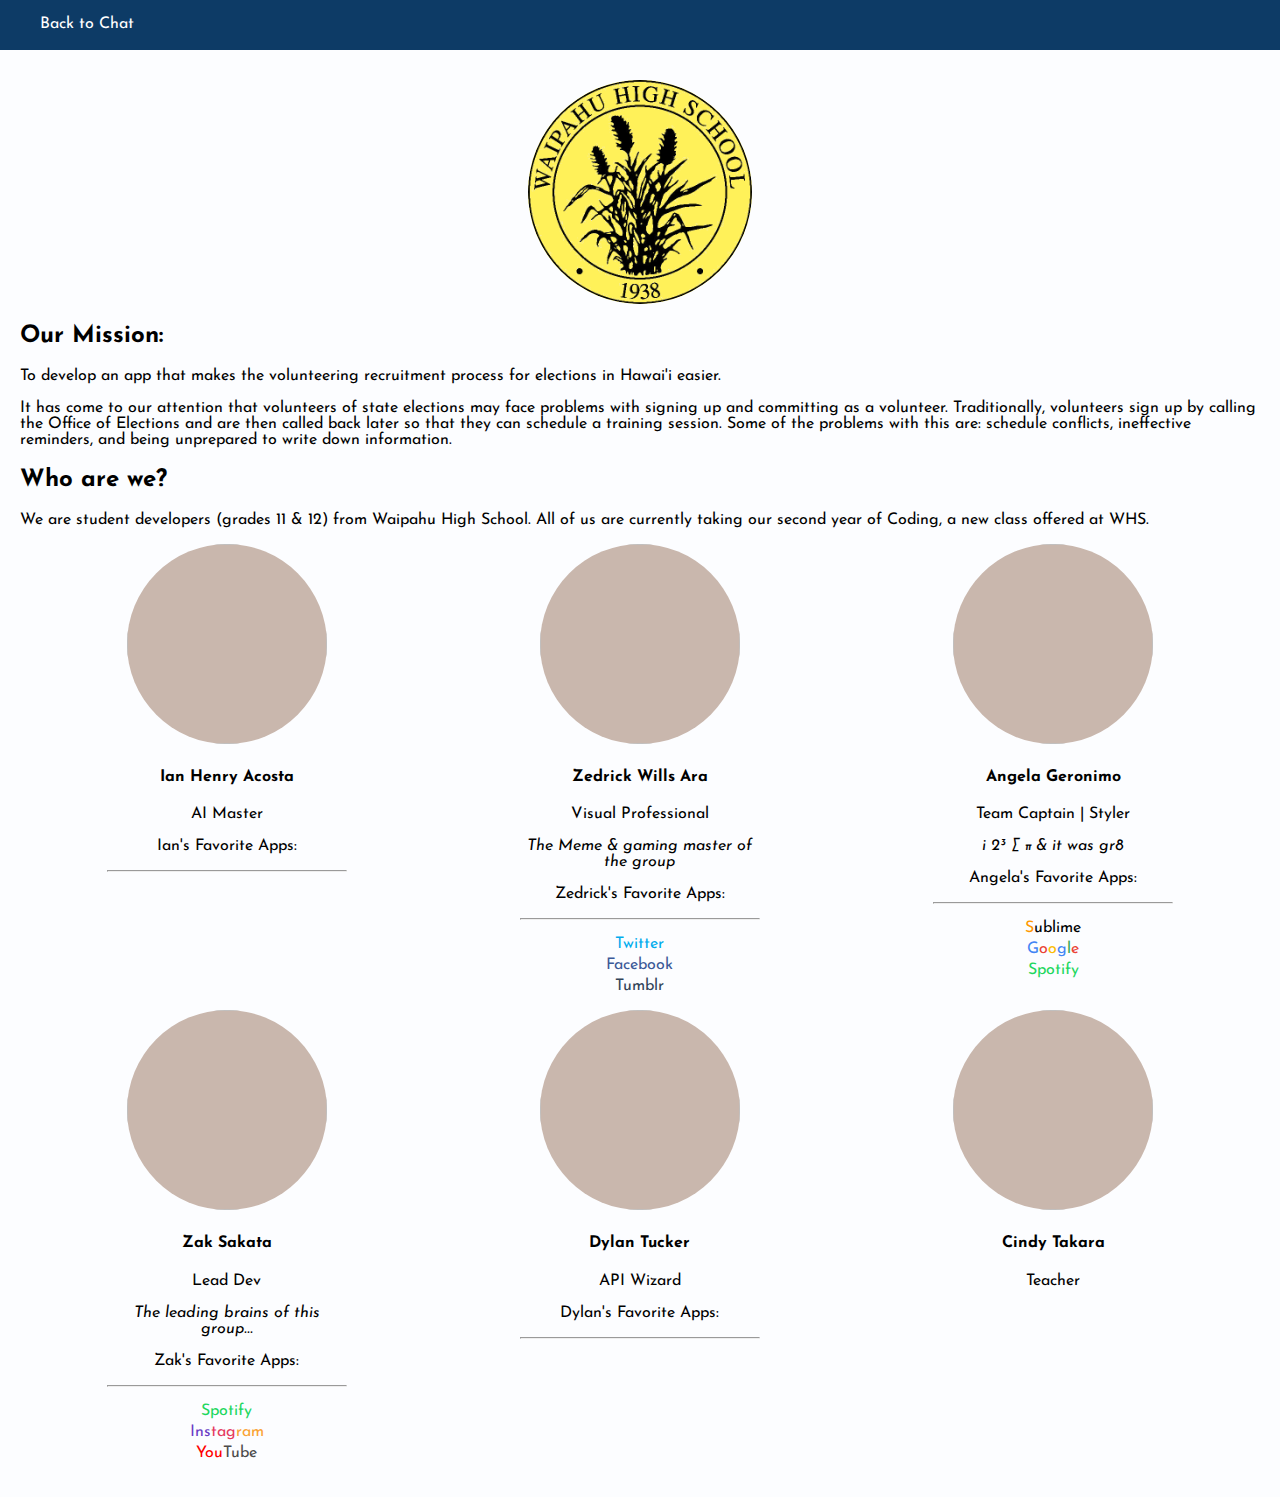
==== html/about.html @ 99b0aebd "added more animations" ====
<!DOCTYPE html>
<html>
<head>
    <title>About the Developers</title>
    <meta charset="UTF-8">
    <meta name="viewport" content="width=device-width, initial-scale=1.0">
    <link rel="stylesheet" href="../styles/about.css"></link>
    <link rel="stylesheet" href="../styles/about-animations.css"></link>
    <link href="https://fonts.googleapis.com/css?family=Josefin+Sans" rel="stylesheet">
    <script src="../js/about.js"></script>
</head>
<body>
   <header>
    	<nav id="navigation">
    		<ul>
    			<li id="backToChat">
    				<a href="../index.html">Back to Chat</a>
    			</li>
    		</ul>
    	</nav>
   </header>

    <div id="container">

    	<img src="../images/whs-logo-trans.png" id="school-logo">
    	
    	<div id="information">
    		
	        <h2>Our Mission:</h2>
	        <p>To develop an app that makes the volunteering recruitment process for elections in Hawai'i easier.</p>

	        <p>It has come to our attention that volunteers of state elections may face problems with signing up and committing as a volunteer. Traditionally, volunteers sign up by calling the Office of Elections and are then called back later so that they can schedule a training session. Some of the problems with this are: schedule conflicts, ineffective reminders, and being unprepared to write down information.</p>

	        <h2>Who are we?</h2>
	        <P>We are student developers (grades 11 &amp; 12) from Waipahu High School. All of us are currently taking our second year of Coding, a new class offered at WHS.</P>
    	</div>

        <div id="profile-container">

        	<div id="row-one">
        		
		        <div class="profile">
		            <img class="circle" src=""> <!-- TBD -->
		            <h4><a href="https://github.com/Yoscroll">Ian Henry Acosta</a></h4>
		            <p>AI Master</p> <!-- Make font size smaller -->
		            <i><p></p></i> <!-- Insert info here -->
		            <p>Ian's Favorite Apps:</p>
		            <hr/>
		        </div>

		        <div class="profile">
		            <img class="circle" src="../images/Zedrick.jpg"> <!-- TBD -->
		            <h4><a href="https://github.com/zedricka">Zedrick Wills Ara</a></h4>
		            <p>Visual Professional</p> <!-- Make font size smaller -->
		            <i><p>The Meme &amp; gaming master of the group</p></i>  <!-- Insert info here -->
		            <p>Zedrick's Favorite Apps:</p>
		            <hr/>
		            <ul>
		            	<li><span style="color: #00ACED">Twitter</span></li>
		            	<li><span style="color: #3B5998">Facebook</span></li>
		            	<li><span style="color: #314358">Tumblr</span></li>
		            </ul>
		        </div>

		        <div class="profile">
		            <img class="circle" src="../Images/Angela.jpg"> <!-- TBD -->
		            <h4><a href="https://github.com/ageronimo">Angela Geronimo</a></h4>
		            <p>Team Captain | Styler</p> <!-- Make font size smaller -->
		            <i><p>i 2³ ∑ π &amp; it was gr8</p></i>  <!-- Insert info here -->
		            <p>Angela's Favorite Apps:</p>
		            <hr/>
		            <ul>
		            	<li><span style="color: #FF9800">S</span style="color: #4B4B4B">ublime</li>
		            	<li><span style="color: #4285F4">G</span><span style="color: #EA4335">o</span><span style="color: #FBBC05">o</span><span style="color: #4285F4">g</span><span style="color: #34A853">l</span><span style="color: #EA4335">e</span></li>
		            	<li style="color: #1ED760">Spotify</li>
		            </ul>
		        </div>

        	</div>
	        
	        <div id="row-two">
	        	
		        <div class="profile">
		            <img class="circle" src="../images/Zak.jpg"> <!-- TBD -->
		            <h4><a href="https://github.com/zakattack9">Zak Sakata</a></h4>
		            <p>Lead Dev</p> <!-- Make font size smaller -->
		            <p></p>
		            <i><p>The leading brains of this group... </p></i> <!-- Insert info here -->
		            <p>Zak's Favorite Apps:</p>
		            <hr/>
		            <ul>
		            	<li style="color: #1ED760">Spotify</li>
		            	<li style="color: #6A3BC5">Ins<span style="color: #E53A60">tag</span><span style="color: #FAA335">ram</span></li>
		            	<li style="color: #FF0000">You<span style="color: #4B4B4B">Tube</span></li>
		            </ul>
		        </div>

		        <div class="profile">
		            <img class="circle" src=""> <!-- TBD -->
		            <h4><a href="https://github.com/AOE-Dylan">Dylan Tucker</a></h4>
		            <p>API Wizard</p> <!-- Make font size smaller -->
		            <i><p></p></i>  <!-- Insert info here -->
		            <p>Dylan's Favorite Apps:</p>
		            <hr/>
		        </div>

		        <div class="profile">
		        	<img class="circle" src="">
		        	<h4>Cindy Takara</h4>
		        	<p>Teacher</p>
		        </div>
	        	
	        </div>

    	</div>

    </div>

</body>
</html>
---- styles/about.css ----
html, body {
  font-family: 'Josefin Sans', sans-serif;
  margin: 0;
  padding: 0;
}

body {
  background-color: #FCFDFF;
}

#navigation {
  width: 100%;
  height: 50px;
  margin-bottom: 10px;
  background-color: #0D3B66;	/* <- navy blue | med blue -> #69B3DB*/
  display: flex;
  align-content: center;
}

#navigation ul li {
  /*margin-left: 5%;*/
  list-style: none;
  color: white;
  display: flex;
  align-content: center;
}

#backToChat a {
  color: white;
}

a {
  text-decoration: none;
}

#school-logo {
  height: 14em;
  width: 14em;
  border-radius: 50%;
  background-color: #FFF159;
  display: block;
  margin: 0 auto;
}

#container {
  justify-content: center;
  padding: 20px;
}

#profile-container {
  display: flex;
  flex-flow: column;
  width: 100%;
  height: 100%;
}

#row-one, #row-two {
  display: flex;
  flex-wrap: wrap;
  justify-content: space-around;
}

.profile {
  flex-direction: column;
  text-align: center;
  width: 15em;
}

.profile h4 a {
  color: black;
}

.profile ul {
  list-style: none;
  padding: 0;
  list-style-type: none;
}

.profile ul li {
  margin-bottom: 5px;
}

.circle {
  height: 200px;
  width: 200px;
  border-radius: 50%;
  background-color: #C9B7AD;
  transition: 0.3s;
}

.circle:hover {
  border-radius: 40%;
  border: 5px white solid;
  box-sizing: border-box;
  transition: 0.5s;
}
---- styles/about-animations.css ----
/* credit to https://github.com/daneden/animate.css/blob/master/animate.css */
@keyframes pulse {
  from {
    transform: scale3d(1, 1, 1);
  }

  50% {
    transform: scale3d(1.05, 1.05, 1.05);
  }

  to {
    transform: scale3d(1, 1, 1);
  }
}

#backToChat:hover {
	animation: pulse 1s infinite;
}

#backToChat a:hover {
  color: #9CBEBF;
  transition: 0.3s;
}

.profile h4:hover {
	animation: pulse 1s infinite;
	transform-origin: center;
}
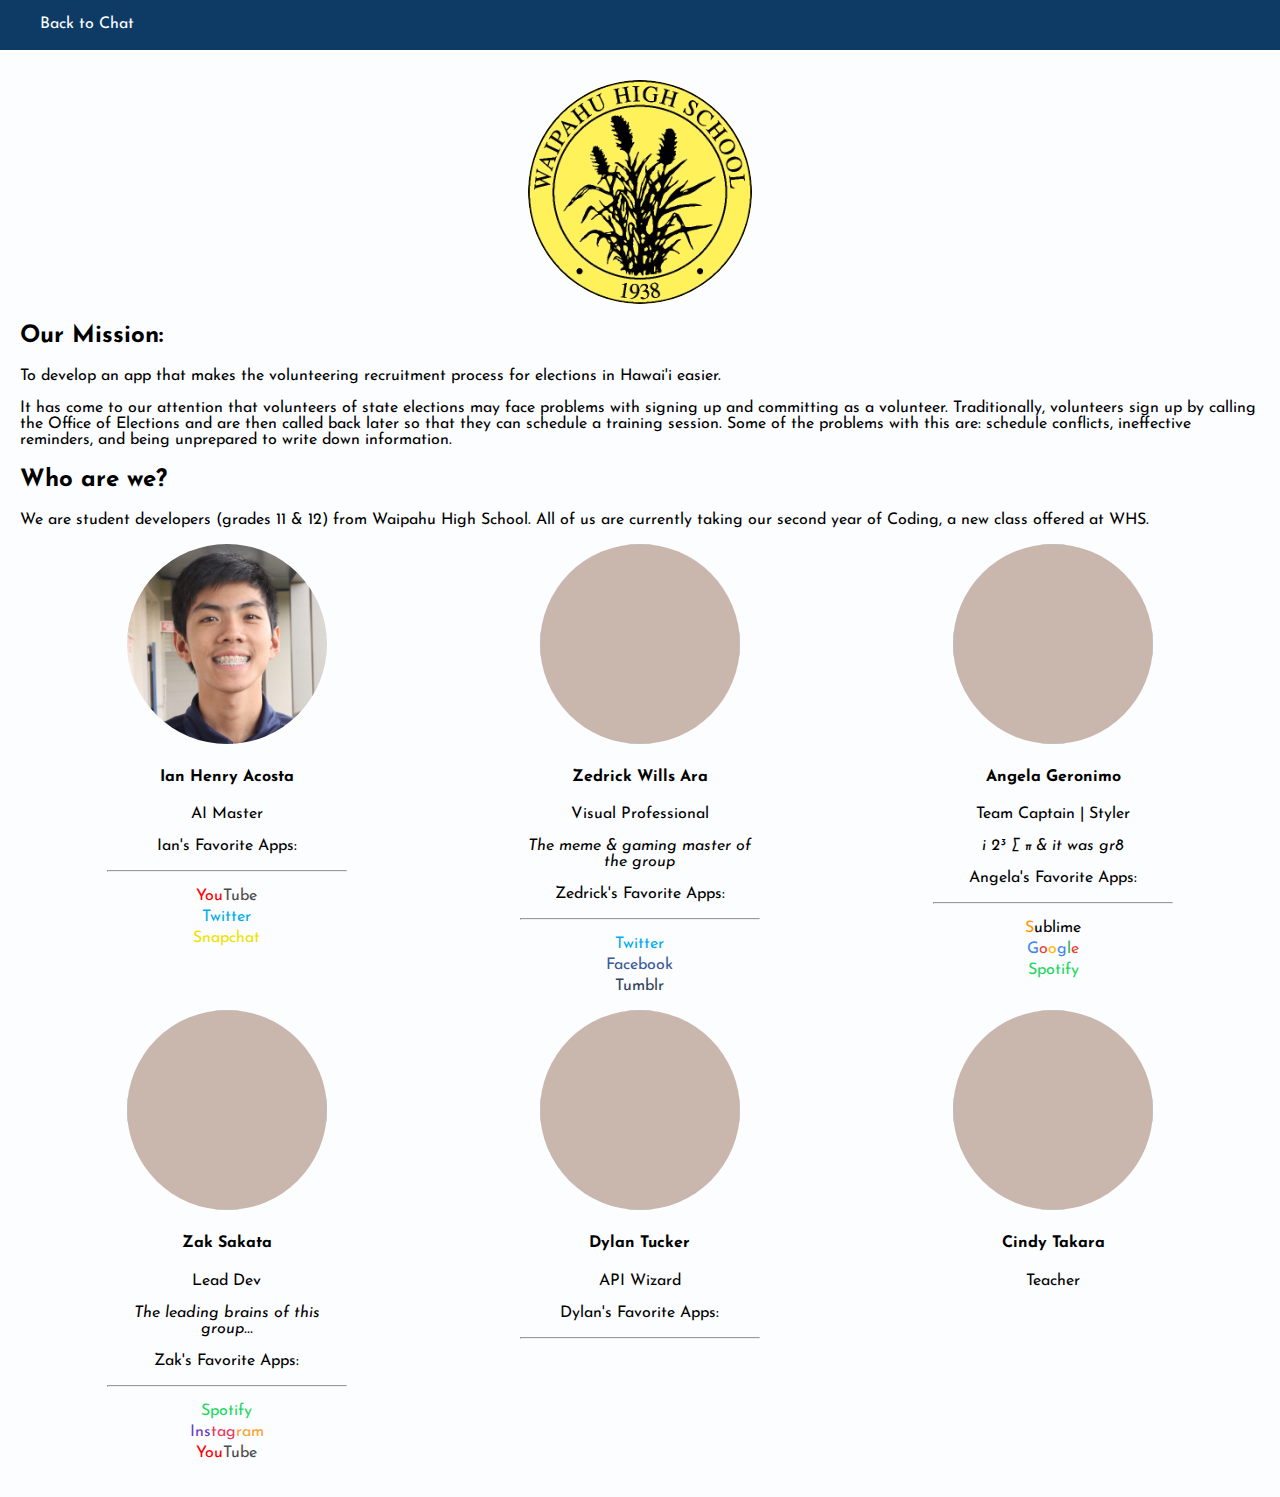
==== commit 2d6815c0: "added calendar overlay and profile images" ====
--- a/html/about.html
+++ b/html/about.html
@@ -10,111 +10,107 @@
     <script src="../js/about.js"></script>
 </head>
 <body>
-   <header>
-    	<nav id="navigation">
-    		<ul>
-    			<li id="backToChat">
-    				<a href="../index.html">Back to Chat</a>
-    			</li>
-    		</ul>
-    	</nav>
-   </header>
+  <header>
+    <nav id="navigation">
+    	<ul>
+  			<li id="backToChat">
+  				<a href="../index.html">Back to Chat</a>
+  			</li>
+  		</ul>
+  	</nav>
+  </header>
 
-    <div id="container">
+  <div id="container">
 
-    	<img src="../images/whs-logo-trans.png" id="school-logo">
-    	
-    	<div id="information">
-    		
-	        <h2>Our Mission:</h2>
-	        <p>To develop an app that makes the volunteering recruitment process for elections in Hawai'i easier.</p>
+  	<img src="../images/whs-logo-trans.png" id="school-logo">
+  	
+  	<div id="information">	
+        <h2>Our Mission:</h2>
+        <p>To develop an app that makes the volunteering recruitment process for elections in Hawai'i easier.</p>
 
-	        <p>It has come to our attention that volunteers of state elections may face problems with signing up and committing as a volunteer. Traditionally, volunteers sign up by calling the Office of Elections and are then called back later so that they can schedule a training session. Some of the problems with this are: schedule conflicts, ineffective reminders, and being unprepared to write down information.</p>
+        <p>It has come to our attention that volunteers of state elections may face problems with signing up and committing as a volunteer. Traditionally, volunteers sign up by calling the Office of Elections and are then called back later so that they can schedule a training session. Some of the problems with this are: schedule conflicts, ineffective reminders, and being unprepared to write down information.</p>
 
-	        <h2>Who are we?</h2>
-	        <P>We are student developers (grades 11 &amp; 12) from Waipahu High School. All of us are currently taking our second year of Coding, a new class offered at WHS.</P>
+        <h2>Who are we?</h2>
+        <P>We are student developers (grades 11 &amp; 12) from Waipahu High School. All of us are currently taking our second year of Coding, a new class offered at WHS.</P>
+  	</div>
+
+    <div id="profile-container">
+    	<div id="row-one">	
+        <div class="profile">
+            <img class="circle" src="../images/Ian.jpg"> <!-- TBD -->
+            <h4><a href="https://github.com/Yoscroll">Ian Henry Acosta</a></h4>
+            <p>AI Master</p> <!-- Make font size smaller -->
+            <i><p></p></i> <!-- Insert info here -->
+            <p>Ian's Favorite Apps:</p>
+            <hr/>
+            <ul>
+           	  <li style="color: #FF0000">You<span style="color: #4B4B4B">Tube</span></li>
+            	<li><span style="color: #00ACED">Twitter</span></li>
+            	<li><span style="color: #EFE200">Snapchat</span></li>
+            </ul>
+        </div>
+
+        <div class="profile">
+            <img class="circle" src="../images/Zedrick.jpg"> <!-- TBD -->
+            <h4><a href="https://github.com/zedricka">Zedrick Wills Ara</a></h4>
+            <p>Visual Professional</p> <!-- Make font size smaller -->
+            <i><p>The meme &amp; gaming master of the group</p></i>  <!-- Insert info here -->
+            <p>Zedrick's Favorite Apps:</p>
+            <hr/>
+            <ul>
+            	<li><span style="color: #00ACED">Twitter</span></li>
+            	<li><span style="color: #3B5998">Facebook</span></li>
+            	<li><span style="color: #314358">Tumblr</span></li>
+            </ul>
+        </div>
+
+        <div class="profile">
+            <img class="circle" src="../Images/Angela.jpg"> <!-- TBD -->
+            <h4><a href="https://github.com/ageronimo">Angela Geronimo</a></h4>
+            <p>Team Captain | Styler</p> <!-- Make font size smaller -->
+            <i><p>i 2³ ∑ π &amp; it was gr8</p></i>  <!-- Insert info here -->
+            <p>Angela's Favorite Apps:</p>
+            <hr/>
+            <ul>
+            	<li><span style="color: #FF9800">S</span style="color: #4B4B4B">ublime</li>
+            	<li><span style="color: #4285F4">G</span><span style="color: #EA4335">o</span><span style="color: #FBBC05">o</span><span style="color: #4285F4">g</span><span style="color: #34A853">l</span><span style="color: #EA4335">e</span></li>
+            	<li style="color: #1ED760">Spotify</li>
+            </ul>
+        </div>
     	</div>
+        
+      <div id="row-two"> 	
+        <div class="profile">
+          <img class="circle" src="../images/Zak.jpg"> <!-- TBD -->
+          <h4><a href="https://github.com/zakattack9">Zak Sakata</a></h4>
+          <p>Lead Dev</p> <!-- Make font size smaller -->
+          <p></p>
+          <i><p>The leading brains of this group... </p></i> <!-- Insert info here -->
+          <p>Zak's Favorite Apps:</p>
+          <hr/>
+          <ul>
+          	<li style="color: #1ED760">Spotify</li>
+          	<li style="color: #6A3BC5">Ins<span style="color: #E53A60">tag</span><span style="color: #FAA335">ram</span></li>
+          	<li style="color: #FF0000">You<span style="color: #4B4B4B">Tube</span></li>
+          </ul>
+        </div>
 
-        <div id="profile-container">
+        <div class="profile">
+          <img class="circle" src=""> <!-- TBD -->
+          <h4><a href="https://github.com/AOE-Dylan">Dylan Tucker</a></h4>
+          <p>API Wizard</p> <!-- Make font size smaller -->
+          <i><p></p></i>  <!-- Insert info here -->
+          <p>Dylan's Favorite Apps:</p>
+          <hr/>
+        </div>
 
-        	<div id="row-one">
-        		
-		        <div class="profile">
-		            <img class="circle" src=""> <!-- TBD -->
-		            <h4><a href="https://github.com/Yoscroll">Ian Henry Acosta</a></h4>
-		            <p>AI Master</p> <!-- Make font size smaller -->
-		            <i><p></p></i> <!-- Insert info here -->
-		            <p>Ian's Favorite Apps:</p>
-		            <hr/>
-		        </div>
-
-		        <div class="profile">
-		            <img class="circle" src="../images/Zedrick.jpg"> <!-- TBD -->
-		            <h4><a href="https://github.com/zedricka">Zedrick Wills Ara</a></h4>
-		            <p>Visual Professional</p> <!-- Make font size smaller -->
-		            <i><p>The Meme &amp; gaming master of the group</p></i>  <!-- Insert info here -->
-		            <p>Zedrick's Favorite Apps:</p>
-		            <hr/>
-		            <ul>
-		            	<li><span style="color: #00ACED">Twitter</span></li>
-		            	<li><span style="color: #3B5998">Facebook</span></li>
-		            	<li><span style="color: #314358">Tumblr</span></li>
-		            </ul>
-		        </div>
-
-		        <div class="profile">
-		            <img class="circle" src="../Images/Angela.jpg"> <!-- TBD -->
-		            <h4><a href="https://github.com/ageronimo">Angela Geronimo</a></h4>
-		            <p>Team Captain | Styler</p> <!-- Make font size smaller -->
-		            <i><p>i 2³ ∑ π &amp; it was gr8</p></i>  <!-- Insert info here -->
-		            <p>Angela's Favorite Apps:</p>
-		            <hr/>
-		            <ul>
-		            	<li><span style="color: #FF9800">S</span style="color: #4B4B4B">ublime</li>
-		            	<li><span style="color: #4285F4">G</span><span style="color: #EA4335">o</span><span style="color: #FBBC05">o</span><span style="color: #4285F4">g</span><span style="color: #34A853">l</span><span style="color: #EA4335">e</span></li>
-		            	<li style="color: #1ED760">Spotify</li>
-		            </ul>
-		        </div>
-
-        	</div>
-	        
-	        <div id="row-two">
-	        	
-		        <div class="profile">
-		            <img class="circle" src="../images/Zak.jpg"> <!-- TBD -->
-		            <h4><a href="https://github.com/zakattack9">Zak Sakata</a></h4>
-		            <p>Lead Dev</p> <!-- Make font size smaller -->
-		            <p></p>
-		            <i><p>The leading brains of this group... </p></i> <!-- Insert info here -->
-		            <p>Zak's Favorite Apps:</p>
-		            <hr/>
-		            <ul>
-		            	<li style="color: #1ED760">Spotify</li>
-		            	<li style="color: #6A3BC5">Ins<span style="color: #E53A60">tag</span><span style="color: #FAA335">ram</span></li>
-		            	<li style="color: #FF0000">You<span style="color: #4B4B4B">Tube</span></li>
-		            </ul>
-		        </div>
-
-		        <div class="profile">
-		            <img class="circle" src=""> <!-- TBD -->
-		            <h4><a href="https://github.com/AOE-Dylan">Dylan Tucker</a></h4>
-		            <p>API Wizard</p> <!-- Make font size smaller -->
-		            <i><p></p></i>  <!-- Insert info here -->
-		            <p>Dylan's Favorite Apps:</p>
-		            <hr/>
-		        </div>
-
-		        <div class="profile">
-		        	<img class="circle" src="">
-		        	<h4>Cindy Takara</h4>
-		        	<p>Teacher</p>
-		        </div>
-	        	
-	        </div>
-
-    	</div>
-
+        <div class="profile">
+        	<img class="circle" src="">
+        	<h4>Cindy Takara</h4>
+        	<p>Teacher</p>
+        </div>   	
+      </div>
     </div>
-
+  </div>
 </body>
 </html> 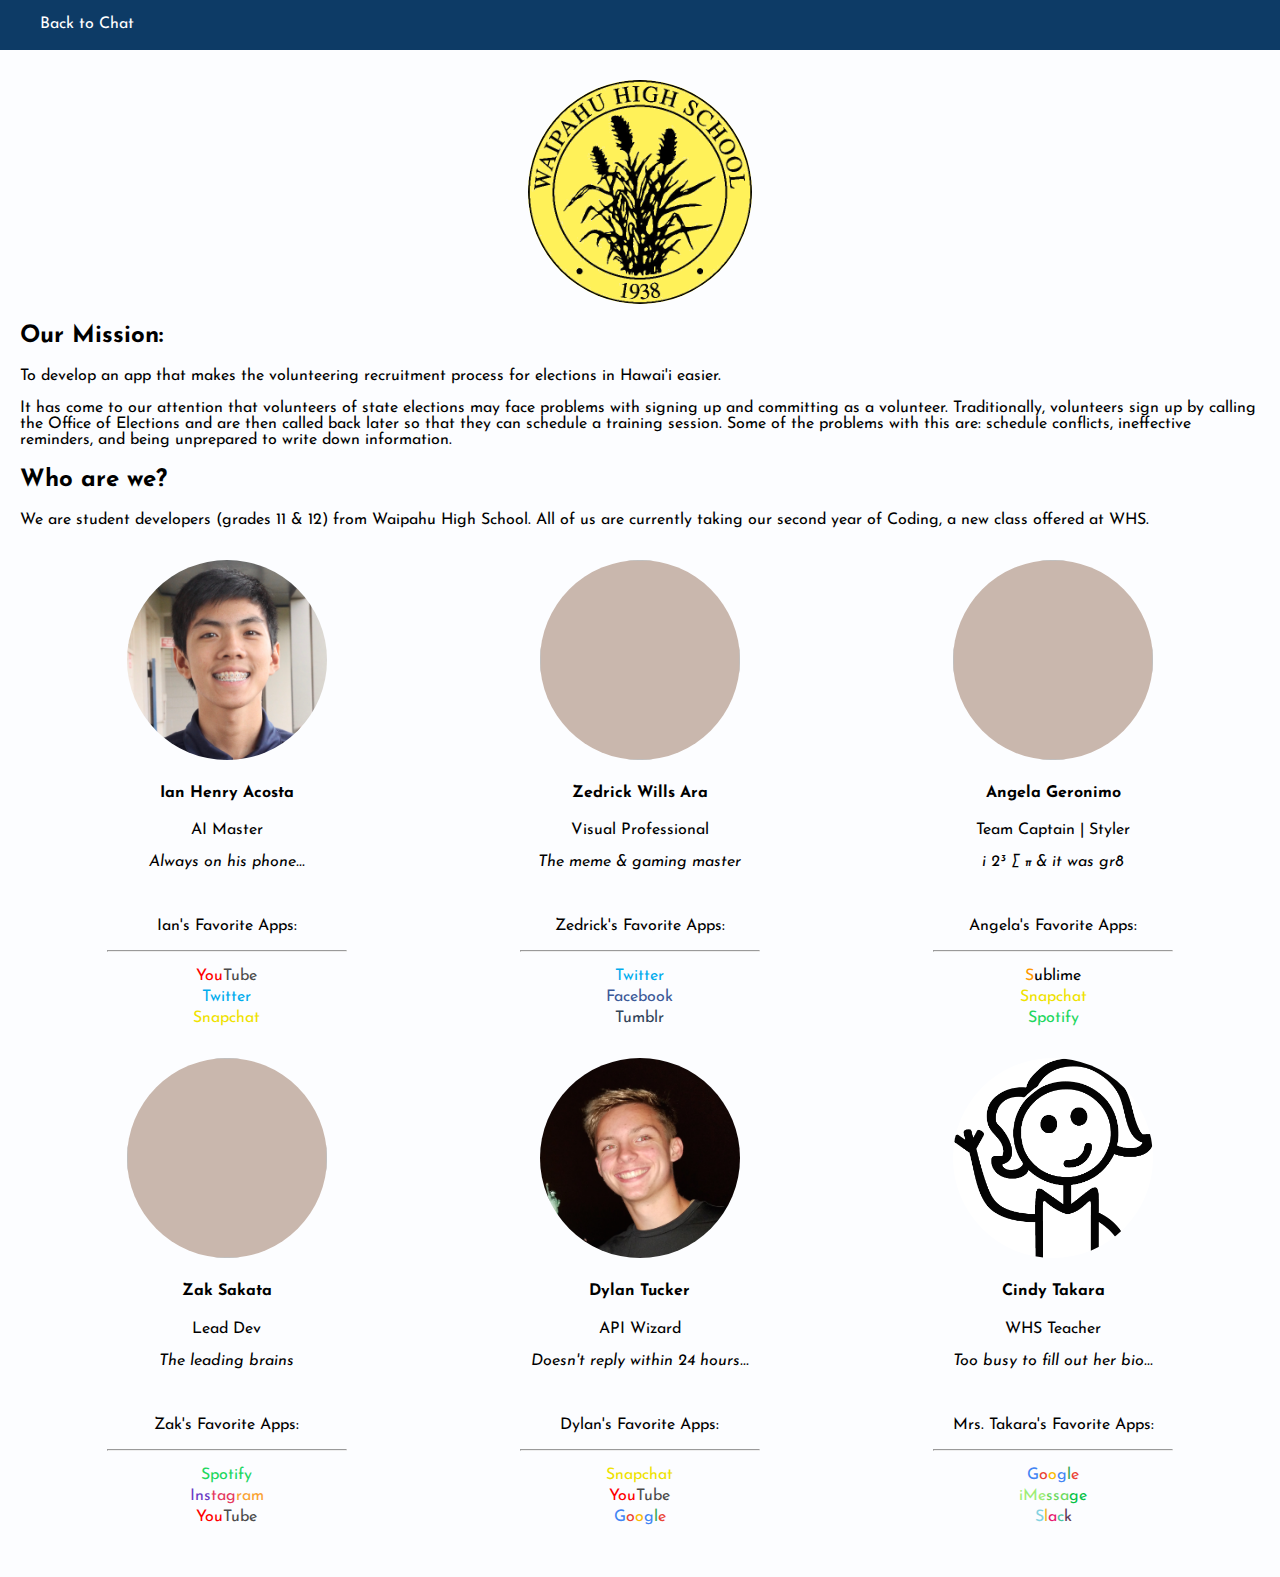
==== commit b34115d7: "finished about page added images" ====
--- a/html/about.html
+++ b/html/about.html
@@ -33,6 +33,7 @@
         <h2>Who are we?</h2>
         <P>We are student developers (grades 11 &amp; 12) from Waipahu High School. All of us are currently taking our second year of Coding, a new class offered at WHS.</P>
   	</div>
+    <br/>
 
     <div id="profile-container">
     	<div id="row-one">	
@@ -40,7 +41,9 @@
             <img class="circle" src="../images/Ian.jpg"> <!-- TBD -->
             <h4><a href="https://github.com/Yoscroll">Ian Henry Acosta</a></h4>
             <p>AI Master</p> <!-- Make font size smaller -->
-            <i><p></p></i> <!-- Insert info here -->
+            <i><p>Always on his phone...</p></i> <!-- Insert info here -->
+            
+            <br/>
             <p>Ian's Favorite Apps:</p>
             <hr/>
             <ul>
@@ -48,13 +51,16 @@
             	<li><span style="color: #00ACED">Twitter</span></li>
             	<li><span style="color: #EFE200">Snapchat</span></li>
             </ul>
+            <br/>
         </div>
 
         <div class="profile">
             <img class="circle" src="../images/Zedrick.jpg"> <!-- TBD -->
             <h4><a href="https://github.com/zedricka">Zedrick Wills Ara</a></h4>
             <p>Visual Professional</p> <!-- Make font size smaller -->
-            <i><p>The meme &amp; gaming master of the group</p></i>  <!-- Insert info here -->
+            <i><p>The meme &amp; gaming master</p></i>  <!-- Insert info here -->
+            
+            <br/>
             <p>Zedrick's Favorite Apps:</p>
             <hr/>
             <ul>
@@ -62,6 +68,7 @@
             	<li><span style="color: #3B5998">Facebook</span></li>
             	<li><span style="color: #314358">Tumblr</span></li>
             </ul>
+            <br/>
         </div>
 
         <div class="profile">
@@ -69,13 +76,16 @@
             <h4><a href="https://github.com/ageronimo">Angela Geronimo</a></h4>
             <p>Team Captain | Styler</p> <!-- Make font size smaller -->
             <i><p>i 2³ ∑ π &amp; it was gr8</p></i>  <!-- Insert info here -->
+            
+            <br/>
             <p>Angela's Favorite Apps:</p>
             <hr/>
             <ul>
             	<li><span style="color: #FF9800">S</span style="color: #4B4B4B">ublime</li>
-            	<li><span style="color: #4285F4">G</span><span style="color: #EA4335">o</span><span style="color: #FBBC05">o</span><span style="color: #4285F4">g</span><span style="color: #34A853">l</span><span style="color: #EA4335">e</span></li>
+            	<li><span style="color: #EFE200">Snapchat</span></li>
             	<li style="color: #1ED760">Spotify</li>
             </ul>
+            <br/>
         </div>
     	</div>
         
@@ -85,7 +95,9 @@
           <h4><a href="https://github.com/zakattack9">Zak Sakata</a></h4>
           <p>Lead Dev</p> <!-- Make font size smaller -->
           <p></p>
-          <i><p>The leading brains of this group... </p></i> <!-- Insert info here -->
+          <i><p>The leading brains</p></i> <!-- Insert info here -->
+          
+          <br/>
           <p>Zak's Favorite Apps:</p>
           <hr/>
           <ul>
@@ -93,21 +105,41 @@
           	<li style="color: #6A3BC5">Ins<span style="color: #E53A60">tag</span><span style="color: #FAA335">ram</span></li>
           	<li style="color: #FF0000">You<span style="color: #4B4B4B">Tube</span></li>
           </ul>
+          <br/>
         </div>
 
         <div class="profile">
-          <img class="circle" src=""> <!-- TBD -->
+          <img class="circle" src="../images/Dylan.jpg"> <!-- TBD -->
           <h4><a href="https://github.com/AOE-Dylan">Dylan Tucker</a></h4>
           <p>API Wizard</p> <!-- Make font size smaller -->
-          <i><p></p></i>  <!-- Insert info here -->
+          <i><p>Doesn't reply within 24 hours...</p></i>  <!-- Insert info here -->
+          
+          <br/>
           <p>Dylan's Favorite Apps:</p>
           <hr/>
+          <ul>
+            <li><span style="color: #EFE200">Snapchat</span></li>
+            <li style="color: #FF0000">You<span style="color: #4B4B4B">Tube</span></li>
+            <li><span style="color: #4285F4">G</span><span style="color: #EA4335">o</span><span style="color: #FBBC05">o</span><span style="color: #4285F4">g</span><span style="color: #34A853">l</span><span style="color: #EA4335">e</span></li>
+          </ul>
+          <br/>
         </div>
 
         <div class="profile">
-        	<img class="circle" src="">
+        	<img class="circle" src="../images/Takara.png" style="background-color: white;">
         	<h4>Cindy Takara</h4>
-        	<p>Teacher</p>
+        	<p>WHS Teacher</p>
+          <i><p>Too busy to fill out her bio...</p></i>
+
+          <br/>
+          <p>Mrs. Takara's Favorite Apps:</p>
+          <hr/>
+          <ul>
+            <li><span style="color: #4285F4">G</span><span style="color: #EA4335">o</span><span style="color: #FBBC05">o</span><span style="color: #4285F4">g</span><span style="color: #34A853">l</span><span style="color: #EA4335">e</span></li>
+            <li><span style="color: #9DED74">iMe<span style="color: #6CD95F">ssa</span></span><span style="color: #05C146">ge</span></li>
+            <li><span style="color: #83D2E1">S</span><span style="color: #EEB625">l</span><span style="color: #E6176F">a</span><span style="color: #48C4A0">c</span><span style="color: #5D3A58">k</span></li>
+          </ul>
+          <br/>
         </div>   	
       </div>
     </div>
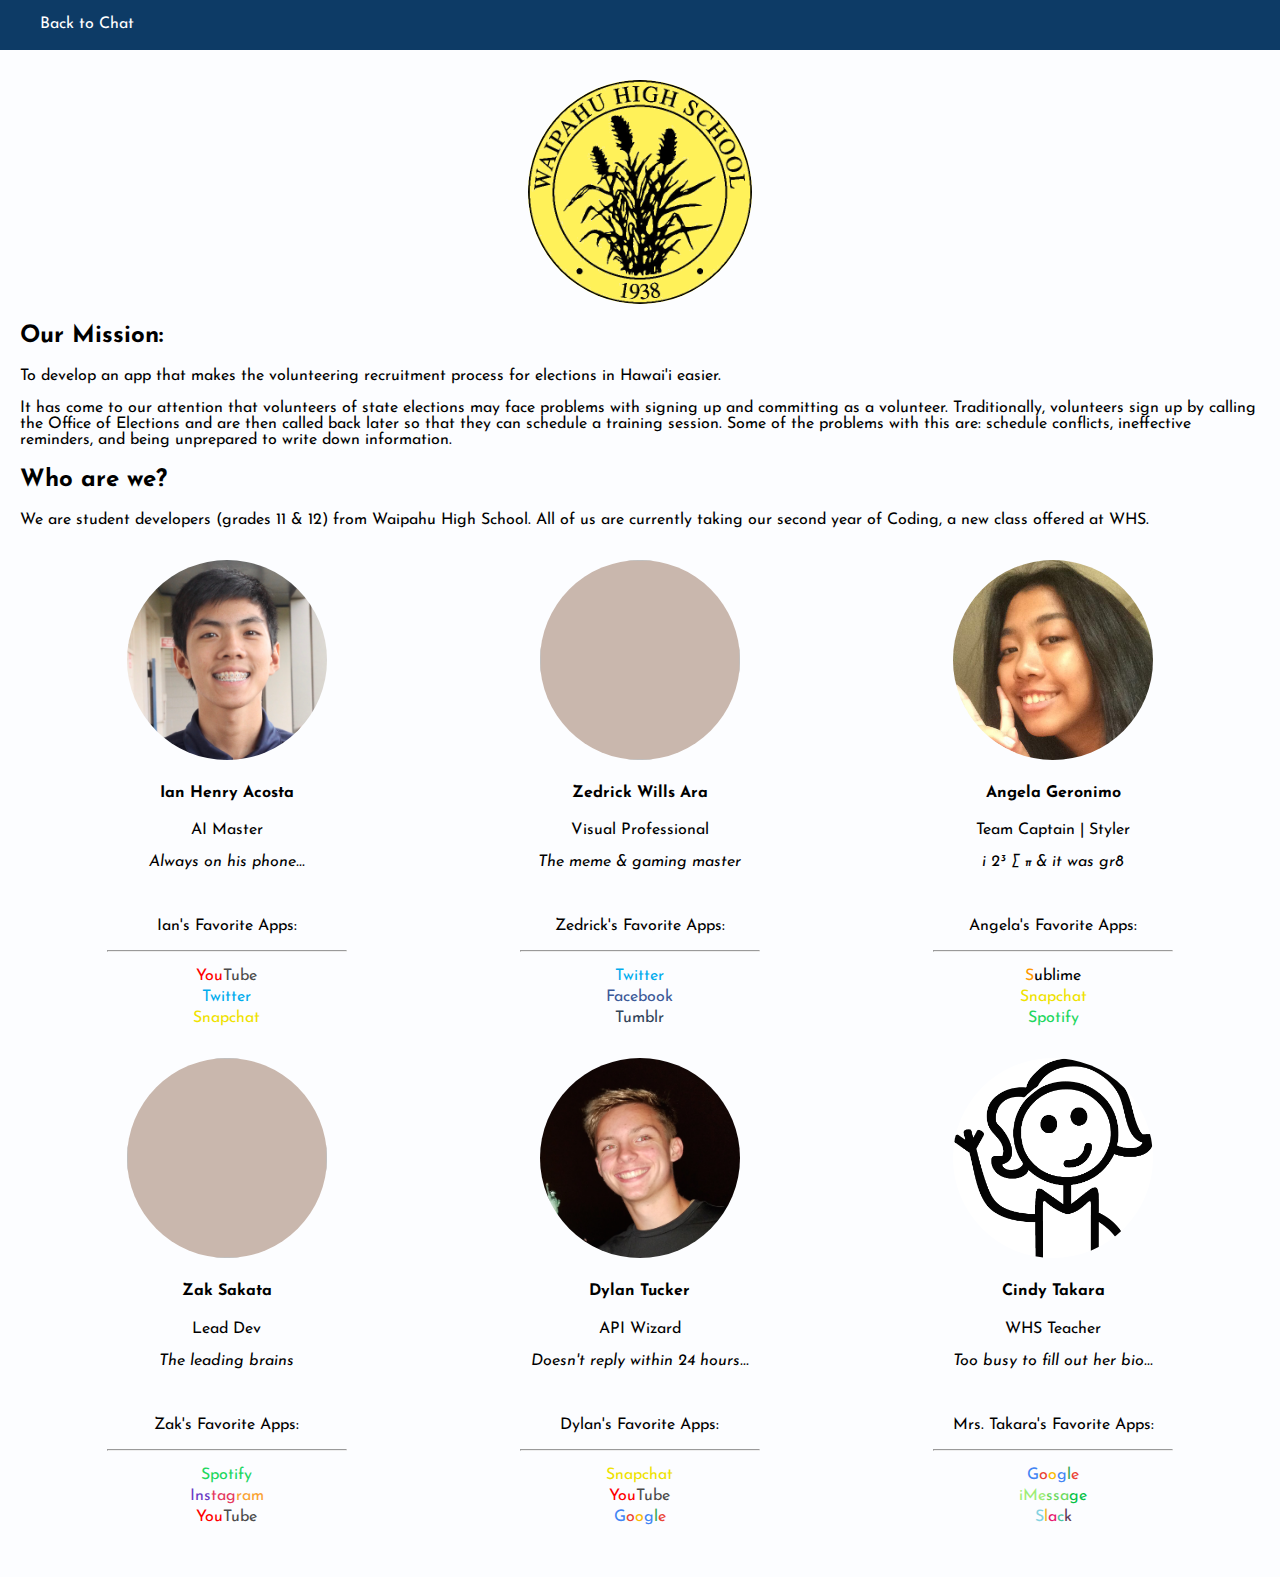
==== commit 2baae00a: "fixed profile" ====
--- a/html/about.html
+++ b/html/about.html
@@ -7,7 +7,6 @@
     <link rel="stylesheet" href="../styles/about.css"></link>
     <link rel="stylesheet" href="../styles/about-animations.css"></link>
     <link href="https://fonts.googleapis.com/css?family=Josefin+Sans" rel="stylesheet">
-    <script src="../js/about.js"></script>
 </head>
 <body>
   <header>
@@ -72,7 +71,7 @@
         </div>
 
         <div class="profile">
-            <img class="circle" src="../Images/Angela.jpg"> <!-- TBD -->
+            <img class="circle" src="../images/Angela.jpg"> <!-- TBD -->
             <h4><a href="https://github.com/ageronimo">Angela Geronimo</a></h4>
             <p>Team Captain | Styler</p> <!-- Make font size smaller -->
             <i><p>i 2³ ∑ π &amp; it was gr8</p></i>  <!-- Insert info here -->
@@ -144,5 +143,8 @@
       </div>
     </div>
   </div>
+
+  <script src="https://ajax.googleapis.com/ajax/libs/jquery/3.2.1/jquery.min.js"></script>
+  <script src="../javascript/about.js"></script>
 </body>
-</html> +</html> 
